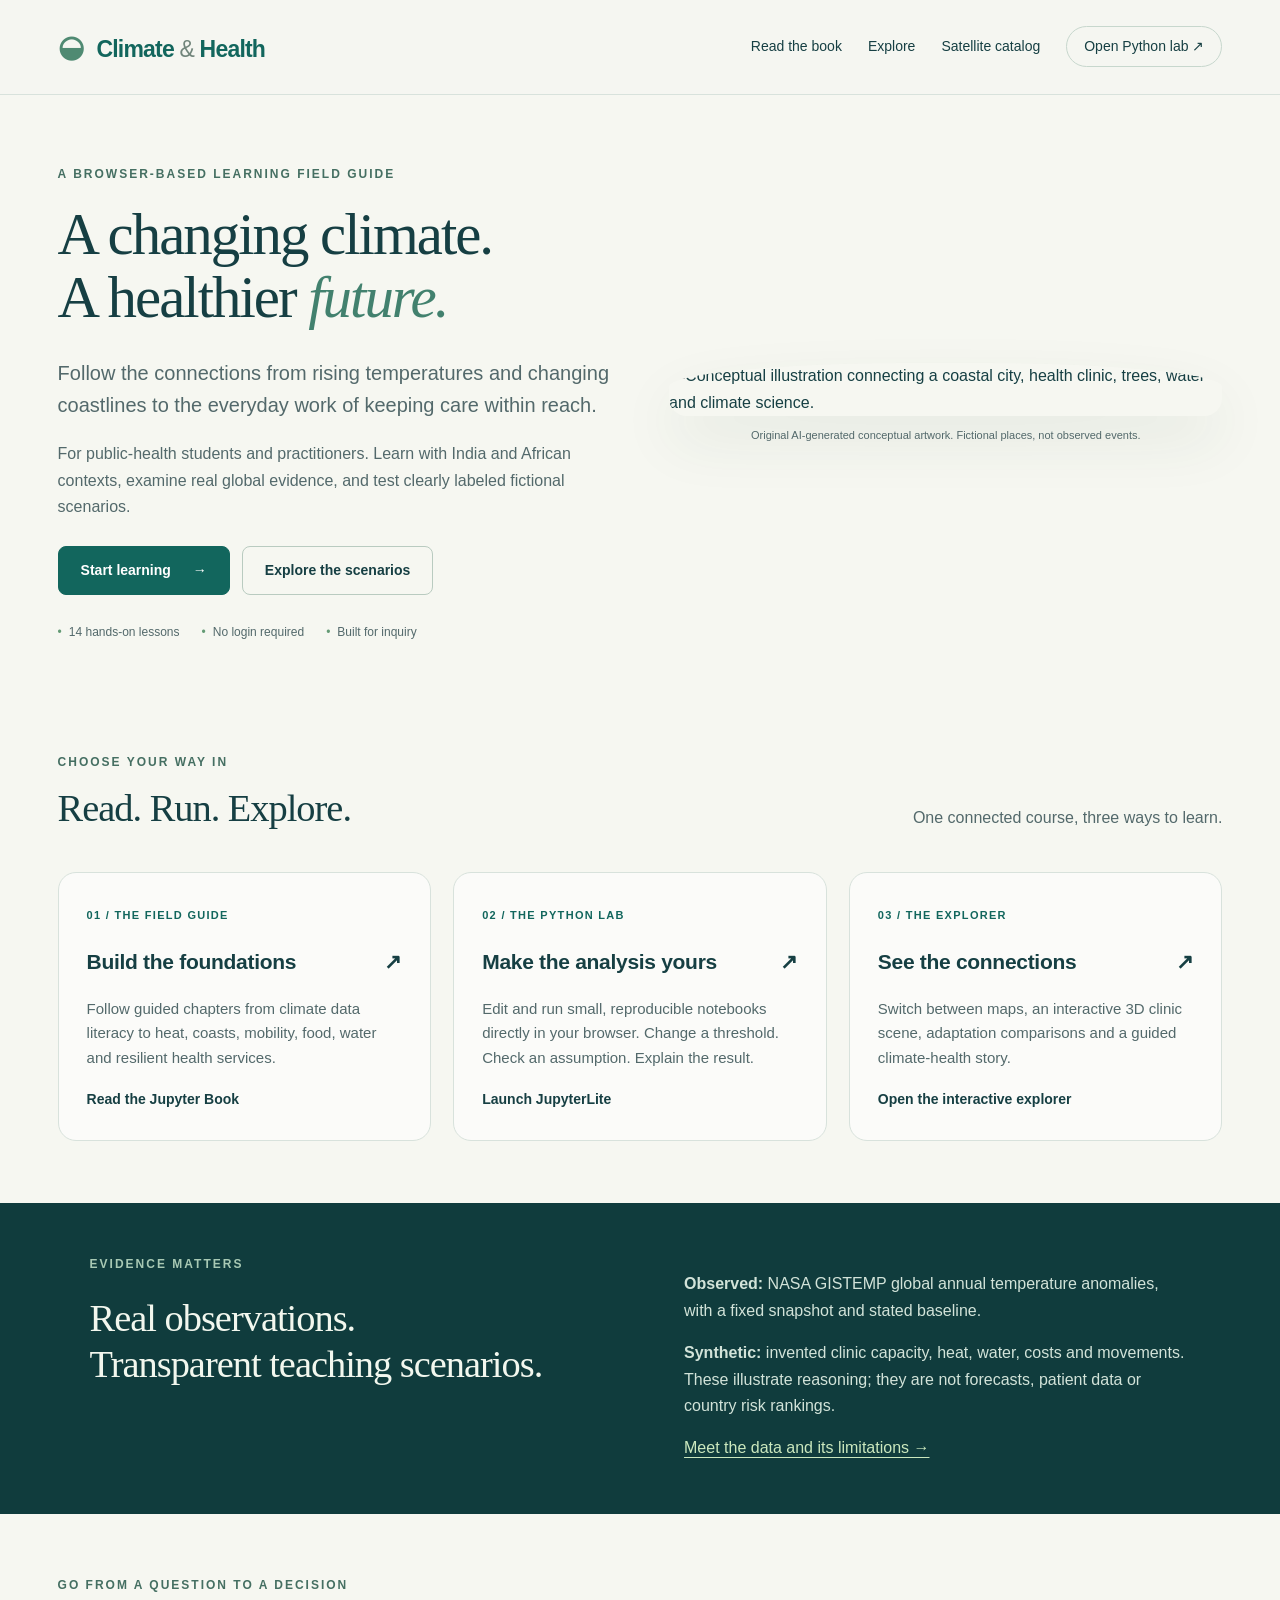
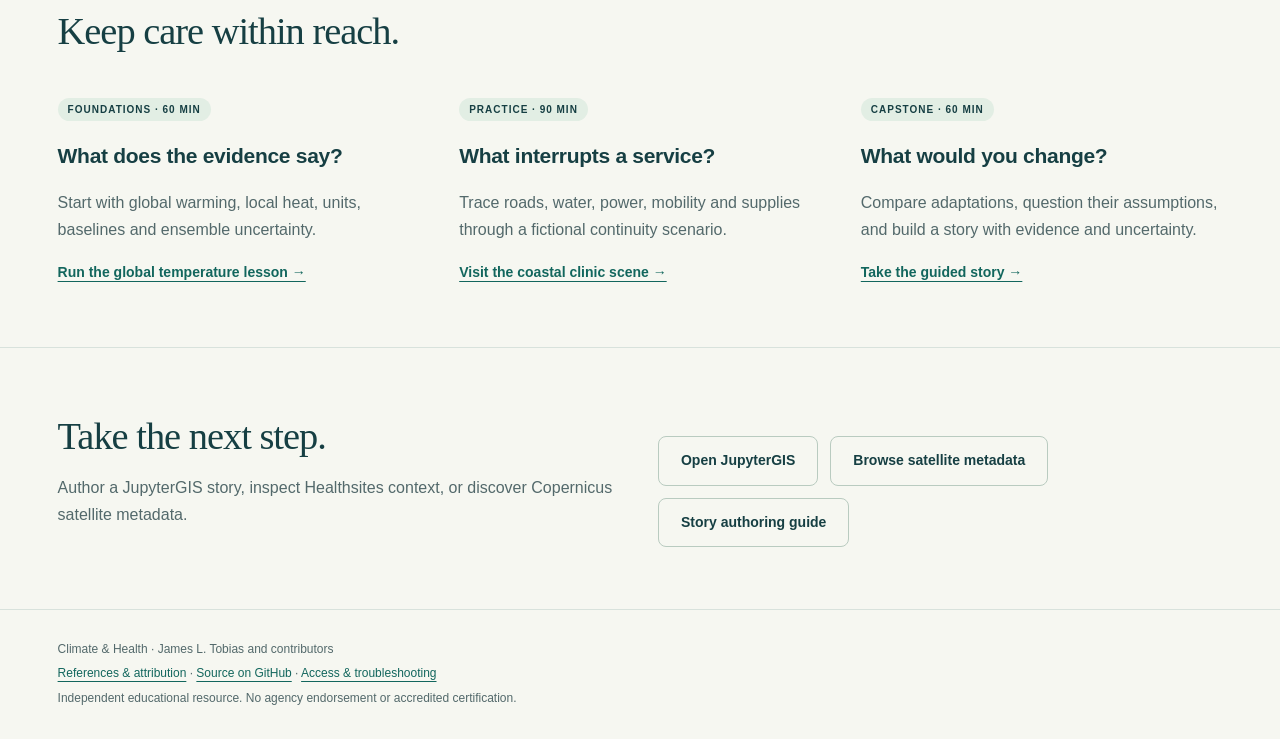
==== web/index.html @ 59b3978a "feat: build climate and health JupyterLite learning site" ====
<!doctype html>
<html lang="en"><head><meta charset="utf-8"><meta name="viewport" content="width=device-width,initial-scale=1"><meta name="description" content="Explore climate, health and continuity of care through a free book, browser Python and interactive maps."><title>Climate & Health — A field guide for a changing world</title><link rel="stylesheet" href="site.css"></head>
<body><a class="skip" href="#main">Skip to content</a><header class="topbar"><a class="brand" href="./"><span class="brandmark">◒</span> Climate <span>&</span> Health</a><nav aria-label="Main"><a href="book/">Read the book</a><a href="explore/">Explore</a><a href="stac/">Satellite catalog</a><a class="nav-button" href="lite/lab/index.html?path=notebooks/00_start_here.ipynb">Open Python lab ↗</a></nav></header>
<main id="main"><section class="hero"><div class="hero-copy"><p class="eyebrow">A browser-based learning field guide</p><h1>A changing climate.<br>A healthier <em>future.</em></h1><p class="lede">Follow the connections from rising temperatures and changing coastlines to the everyday work of keeping care within reach.</p><p>For public-health students and practitioners. Learn with India and African contexts, examine real global evidence, and test clearly labeled fictional scenarios.</p><div class="actions"><a class="button" href="book/">Start learning <span>→</span></a><a class="button secondary" href="explore/">Explore the scenarios</a></div><div class="hero-meta"><span>14 hands-on lessons</span><span>No login required</span><span>Built for inquiry</span></div></div><figure class="hero-art"><img src="assets/climate-health-splash.png" alt="Conceptual illustration connecting a coastal city, health clinic, trees, water and climate science." fetchpriority="high"><figcaption>Original AI-generated conceptual artwork. Fictional places, not observed events.</figcaption></figure></section>
<section class="section"><div class="section-heading"><div><p class="eyebrow">Choose your way in</p><h2>Read. Run. Explore.</h2></div><p>One connected course, three ways to learn.</p></div><div class="cards"><a class="card" href="book/"><span class="card-number">01 / THE FIELD GUIDE</span><h3>Build the foundations <span>↗</span></h3><p>Follow guided chapters from climate data literacy to heat, coasts, mobility, food, water and resilient health services.</p><span class="card-link">Read the Jupyter Book</span></a><a class="card" href="lite/lab/index.html?path=notebooks/00_start_here.ipynb"><span class="card-number">02 / THE PYTHON LAB</span><h3>Make the analysis yours <span>↗</span></h3><p>Edit and run small, reproducible notebooks directly in your browser. Change a threshold. Check an assumption. Explain the result.</p><span class="card-link">Launch JupyterLite</span></a><a class="card" href="explore/"><span class="card-number">03 / THE EXPLORER</span><h3>See the connections <span>↗</span></h3><p>Switch between maps, an interactive 3D clinic scene, adaptation comparisons and a guided climate-health story.</p><span class="card-link">Open the interactive explorer</span></a></div></section>
<section class="evidence-band"><div><p class="eyebrow">Evidence matters</p><h2>Real observations.<br>Transparent teaching scenarios.</h2></div><div><p><strong>Observed:</strong> NASA GISTEMP global annual temperature anomalies, with a fixed snapshot and stated baseline.</p><p><strong>Synthetic:</strong> invented clinic capacity, heat, water, costs and movements. These illustrate reasoning; they are not forecasts, patient data or country risk rankings.</p><a href="book/data-and-methods/">Meet the data and its limitations →</a></div></section>
<section class="section"><div class="section-heading"><div><p class="eyebrow">Go from a question to a decision</p><h2>Keep care within reach.</h2></div></div><div class="path-grid"><article><span class="pill">FOUNDATIONS · 60 MIN</span><h3>What does the evidence say?</h3><p>Start with global warming, local heat, units, baselines and ensemble uncertainty.</p><a href="lite/lab/index.html?path=notebooks/01_global_temperature.ipynb">Run the global temperature lesson →</a></article><article><span class="pill">PRACTICE · 90 MIN</span><h3>What interrupts a service?</h3><p>Trace roads, water, power, mobility and supplies through a fictional continuity scenario.</p><a href="explore/?view=scene&case=beira">Visit the coastal clinic scene →</a></article><article><span class="pill">CAPSTONE · 60 MIN</span><h3>What would you change?</h3><p>Compare adaptations, question their assumptions, and build a story with evidence and uncertainty.</p><a href="explore/?view=tour">Take the guided story →</a></article></div></section>
<section class="section tools-section"><div><h2>Take the next step.</h2><p>Author a JupyterGIS story, inspect Healthsites context, or discover Copernicus satellite metadata.</p></div><div class="actions"><a class="button secondary" href="lite/lab/index.html?path=projects/climate-health.jGIS">Open JupyterGIS</a><a class="button secondary" href="stac/">Browse satellite metadata</a><a class="button secondary" href="book/story-authoring/">Story authoring guide</a></div></section></main>
<footer><p>Climate & Health · James L. Tobias and contributors</p><p><a href="book/references/">References & attribution</a> · <a href="https://github.com/jltobias/JupyterLite-Climate-and-Health">Source on GitHub</a> · <a href="book/start/">Access & troubleshooting</a></p><p>Independent educational resource. No agency endorsement or accredited certification.</p></footer></body></html>
---- web/site.css ----
[hidden]{display:none!important}
:root{--ink:#163f43;--muted:#53696b;--teal:#12665d;--dark:#103c3d;--paper:#f6f7f1;--line:#d8e2dc;--mint:#e2eee4;--gold:#d8a758;--white:#fff;--radius:18px}*{box-sizing:border-box}body{margin:0;background:var(--paper);color:var(--ink);font-family:Inter,"Segoe UI",Arial,sans-serif;font-size:16px;line-height:1.65}a{color:var(--teal);text-underline-offset:4px}button,input,select{font:inherit}button,a,input,select,summary{touch-action:manipulation}button{cursor:pointer}a:focus-visible,button:focus-visible,input:focus-visible,select:focus-visible,summary:focus-visible{outline:3px solid #bd7511;outline-offset:4px}.skip{position:absolute;left:8px;top:-100px;z-index:100;background:white;padding:10px}.skip:focus{top:8px}.topbar{padding:22px 4.5%;border-bottom:1px solid var(--line);display:flex;align-items:center;justify-content:space-between;gap:24px;background:#f6f7f1ed}.brand{text-decoration:none;font-size:23px;font-weight:750;white-space:nowrap;letter-spacing:-.8px}.brand span:not(.brandmark){font-weight:400;color:#71857b}.brandmark{font-size:30px;margin-right:8px;color:#4f8a72}.topbar nav{display:flex;align-items:center;gap:26px;font-size:14px}.topbar nav a{text-decoration:none;color:var(--ink)}.nav-button{border:1px solid #c7d7cd;padding:8px 17px;border-radius:24px}.hero{display:grid;grid-template-columns:1fr 1fr;gap:5%;padding:70px 4.5% 48px;max-width:1600px;margin:auto}.hero-copy{align-self:center;max-width:690px}.eyebrow{font-size:12px;font-weight:750;letter-spacing:2px;text-transform:uppercase;color:#456f62;margin:0 0 20px}h1{font-family:Georgia,serif;font-size:clamp(44px,4.6vw,76px);line-height:1.06;letter-spacing:-2px;font-weight:400;margin:0 0 28px}h1 em{color:#42816e;font-weight:400}h2{font-family:Georgia,serif;font-weight:400;line-height:1.2;font-size:clamp(30px,3vw,44px);letter-spacing:-1px;margin:0 0 16px}h3{font-size:21px;line-height:1.3;letter-spacing:-.3px}.lede{font-size:20px;line-height:1.6;max-width:600px}.hero-copy>p:not(.eyebrow){color:var(--muted)}.actions{display:flex;gap:12px;flex-wrap:wrap;margin-top:26px}.button{display:inline-flex;align-items:center;justify-content:center;gap:22px;text-decoration:none;border-radius:8px;padding:12px 22px;border:1px solid var(--teal);background:var(--teal);color:white;font-weight:650;font-size:14px}.button.secondary{color:var(--ink);background:transparent;border-color:#b9cbc0}.button:hover{filter:brightness(.94)}.hero-meta{display:flex;gap:22px;margin-top:28px;font-size:12px;color:var(--muted)}.hero-meta span:before{content:'•';color:#649b75;margin-right:7px}.hero-art{margin:0;align-self:center}.hero-art img{width:100%;aspect-ratio:1.15;object-fit:cover;border-radius:45% 45% 18px 18px;box-shadow:0 24px 60px #234b3514}.hero-art figcaption{font-size:11px;color:var(--muted);text-align:center;margin-top:10px}.section{max-width:1600px;margin:auto;padding:62px 4.5%}.section-heading{display:flex;justify-content:space-between;align-items:end;margin-bottom:25px;gap:24px}.section-heading .eyebrow{margin-bottom:12px}.section-heading>p{color:var(--muted)}.cards{display:grid;grid-template-columns:repeat(3,1fr);gap:22px}.card{border:1px solid var(--line);border-radius:var(--radius);background:#fff9;padding:28px;text-decoration:none;color:var(--ink);transition:transform .2s,box-shadow .2s}.card:hover{transform:translateY(-4px);box-shadow:0 10px 20px #163f4310}.card-number{font-size:11px;letter-spacing:1.3px;font-weight:700;color:var(--teal)}.card h3{display:flex;justify-content:space-between}.card p{color:var(--muted);font-size:15px}.card-link{font-weight:650;font-size:14px}.evidence-band{background:var(--dark);color:#f2f7ee;padding:52px 7%;display:grid;grid-template-columns:1fr 1fr;gap:8%}.evidence-band .eyebrow{color:#a8c9b4}.evidence-band p{color:#d2e3d9}.evidence-band a{color:#cbe8be}.path-grid{display:grid;grid-template-columns:repeat(3,1fr);gap:40px}.path-grid p{color:var(--muted)}.path-grid a{font-size:14px;font-weight:650}.pill{border-radius:20px;background:var(--mint);padding:6px 10px;font-size:10px;font-weight:700;letter-spacing:1px}.tools-section{border-top:1px solid var(--line);display:flex;justify-content:space-between;align-items:center;gap:30px}.tools-section p{max-width:600px;color:var(--muted)}footer{border-top:1px solid var(--line);padding:25px 4.5%;font-size:12px;color:var(--muted)}footer p{margin:5px 0}.explore-head{padding:28px 3% 16px;display:flex;justify-content:space-between;align-items:end;gap:20px}.explore-head h1{font-size:38px;letter-spacing:-1px;margin:0}.explore-head p{font-size:14px;max-width:620px;margin:10px 0}.tag{display:inline-block;background:#f3e1ba;color:#634415;padding:4px 10px;border-radius:5px;font-size:11px;font-weight:750;letter-spacing:.5px}.workspace{display:grid;grid-template-columns:285px minmax(0,1fr);gap:22px;padding:0 3% 35px}.controls{border:1px solid var(--line);background:white;border-radius:14px;padding:22px;align-self:start}.controls h2{font-family:inherit;font-size:19px;font-weight:650;letter-spacing:0}.control{margin:20px 0}.control label{display:block;font-size:13px;font-weight:650;margin-bottom:6px}.control select{width:100%;padding:9px;border-radius:6px;border:1px solid #bdcfc3;color:var(--ink);background:#fbfcf8}.control input[type=range]{width:100%;accent-color:var(--teal)}.control output{float:right;color:var(--teal)}.hint{font-size:12px;color:var(--muted);line-height:1.5}.controls button{width:100%;margin:6px 0}.view-panel{min-width:0}.tabs{display:flex;gap:5px;flex-wrap:wrap;margin-bottom:14px}.tabs button{padding:10px 17px;background:transparent;border:1px solid var(--line);border-radius:24px;font-size:13px;color:var(--ink)}.tabs button[aria-selected=true]{background:var(--teal);color:white;border-color:var(--teal)}.metrics{display:grid;grid-template-columns:repeat(4,1fr);gap:12px;margin-bottom:15px}.metric{padding:14px 17px;background:#fff;border:1px solid var(--line);border-radius:11px}.metric .value{display:block;font-size:27px;line-height:1.2;font-weight:700}.metric .label{font-size:11px;color:var(--muted)}.visual{background:white;border:1px solid var(--line);border-radius:14px;overflow:hidden;position:relative}.visual-title{padding:16px 20px;border-bottom:1px solid var(--line);display:flex;justify-content:space-between;align-items:center;gap:15px}.visual-title h2{font-family:inherit;font-weight:650;font-size:17px;letter-spacing:0;margin:0}.visual-title span{font-size:11px;color:var(--muted)}#map,#plot{width:100%;height:490px}#map{display:block;background:#eaf1f1}#plot[hidden],#map[hidden]{display:none}.legend{padding:11px 20px;display:flex;gap:20px;font-size:12px;flex-wrap:wrap;background:#f7faf7}.legend i{width:11px;height:11px;display:inline-block;border-radius:50%;margin-right:6px}.explanation{padding:17px 20px;border-top:1px solid var(--line);font-size:13px;background:#fafbf8}.explanation p{margin:5px 0}#view-status{margin:12px 0;font-size:12px;color:var(--muted)}.table-wrap{overflow:auto;margin-top:20px;border:1px solid var(--line);border-radius:12px;background:white}table{border-collapse:collapse;width:100%;font-size:13px;text-align:left}th,td{padding:12px;border-bottom:1px solid var(--line);white-space:nowrap}th{background:#e9f0e9;font-weight:650}caption{text-align:left;padding:14px;font-weight:650}tr.selected{background:#eef5e8}.tour-box{background:#e7efdf;border-radius:12px;padding:22px;margin:15px 0}.tour-box h3{margin:5px 0}.tour-actions{display:flex;gap:10px;margin-top:15px}.tour-actions button{border:1px solid #9eb795;border-radius:6px;padding:8px 15px;background:white}.compare{padding:24px}.compare-row{display:grid;grid-template-columns:220px 1fr 70px;gap:12px;align-items:center;margin:18px 0;font-size:13px}.bar{background:#dce9de;height:25px;border-radius:3px;overflow:hidden}.bar span{display:block;height:100%;background:var(--teal);min-width:1px}.quiz{padding:22px;border:1px solid var(--line);border-radius:12px;margin-top:20px;background:white}.quiz h3{margin-top:0}.quiz label{display:block;padding:6px 0;font-size:14px}.quiz button{margin-top:12px}.quiz-feedback{padding:10px 0;font-size:13px}details{margin-top:18px;font-size:13px}summary{cursor:pointer;font-weight:650}.error{color:#923821;font-weight:600}svg text{font-family:"Segoe UI",Arial,sans-serif}svg [role=button]{cursor:pointer}svg [role=button]:focus{outline:3px solid #ab6b00}.note{padding:14px 18px;border-left:3px solid #c99842;background:#f6eddb;font-size:13px}.map-controls{display:flex;gap:6px;padding:8px 20px;background:#f7faf7}.map-controls button{background:white;border:1px solid #adbfba;border-radius:5px;padding:4px 12px}.flashcard{background:#f0f5ec;border:1px solid #d4e0ce;border-radius:8px;padding:12px;margin-bottom:15px}.flashcard summary{font-weight:600}
@media(max-width:1050px){.topbar{align-items:flex-start;flex-direction:column;gap:12px}.topbar nav{gap:18px}.hero{padding-top:38px}.hero-meta{gap:10px;flex-wrap:wrap}.metrics{grid-template-columns:repeat(2,1fr)}.workspace{grid-template-columns:245px minmax(0,1fr)}.tools-section{display:block}}@media(max-width:750px){.topbar nav{flex-wrap:wrap;font-size:12px;gap:12px}.brand{font-size:21px}.hero{grid-template-columns:1fr;padding:35px 6%}.hero-art{margin-top:18px}.hero-art img{max-height:400px;object-position:center}.hero-copy{max-width:none}h1{font-size:49px}.hero-meta{font-size:11px}.cards,.path-grid,.evidence-band{grid-template-columns:1fr}.evidence-band{padding:35px 6%;gap:20px}.section{padding:38px 6%}.section-heading{display:block}.cards{gap:14px}.path-grid{gap:30px}.workspace{display:block;padding:0 4% 25px}.controls{margin-bottom:18px;display:grid;grid-template-columns:1fr 1fr;gap:0 18px}.controls h2,.controls>.hint,.controls>details{grid-column:1/-1}.controls .control{margin:9px 0}.explore-head{display:block;padding:25px 4% 15px}.explore-head h1{font-size:34px}.metrics{gap:8px}.metric{padding:12px}.visual-title{align-items:start;flex-direction:column;gap:3px}#map,#plot{height:370px}.compare-row{grid-template-columns:130px 1fr 50px;font-size:11px}.tabs button{padding:8px 12px}.section-heading>p{margin-bottom:0}.tools-section .actions{margin-top:16px}}@media(prefers-reduced-motion:reduce){*{transition:none!important;scroll-behavior:auto!important}}

button:disabled,select:disabled,input:disabled{opacity:.55;cursor:not-allowed}
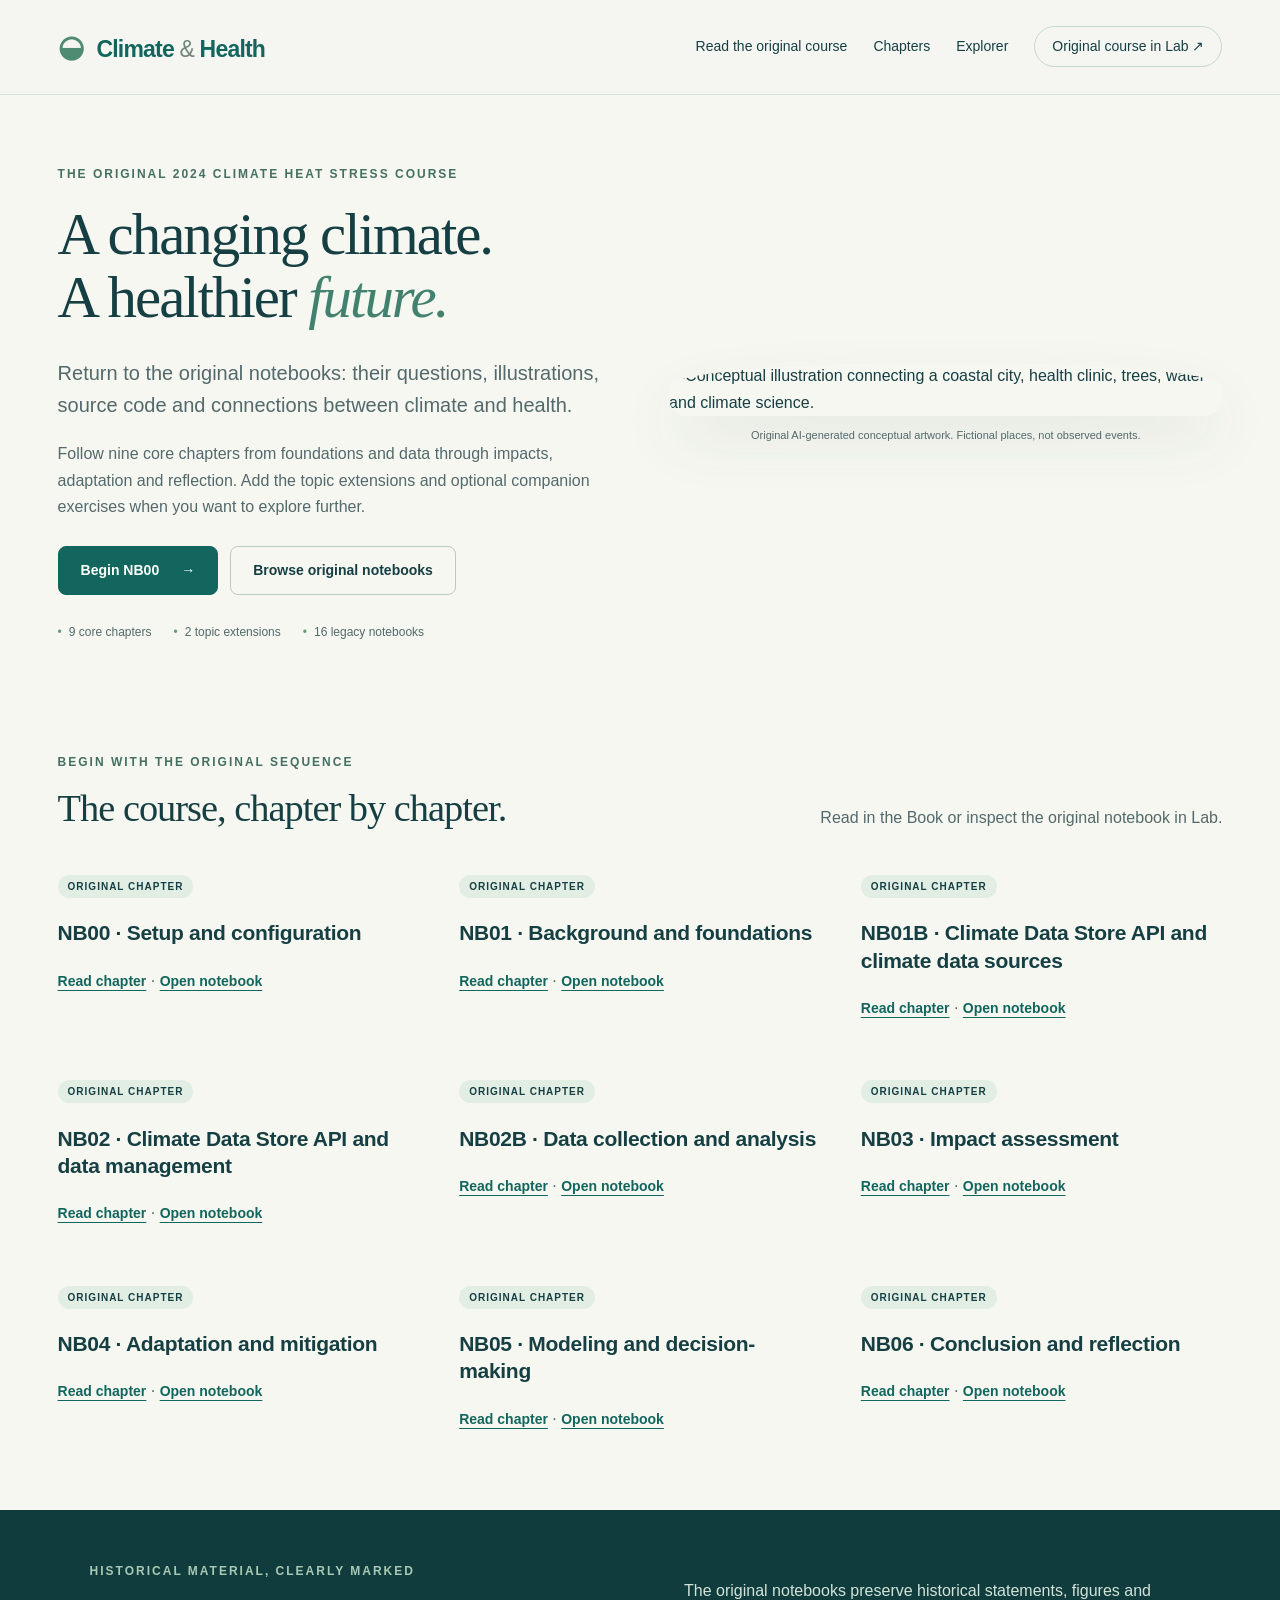
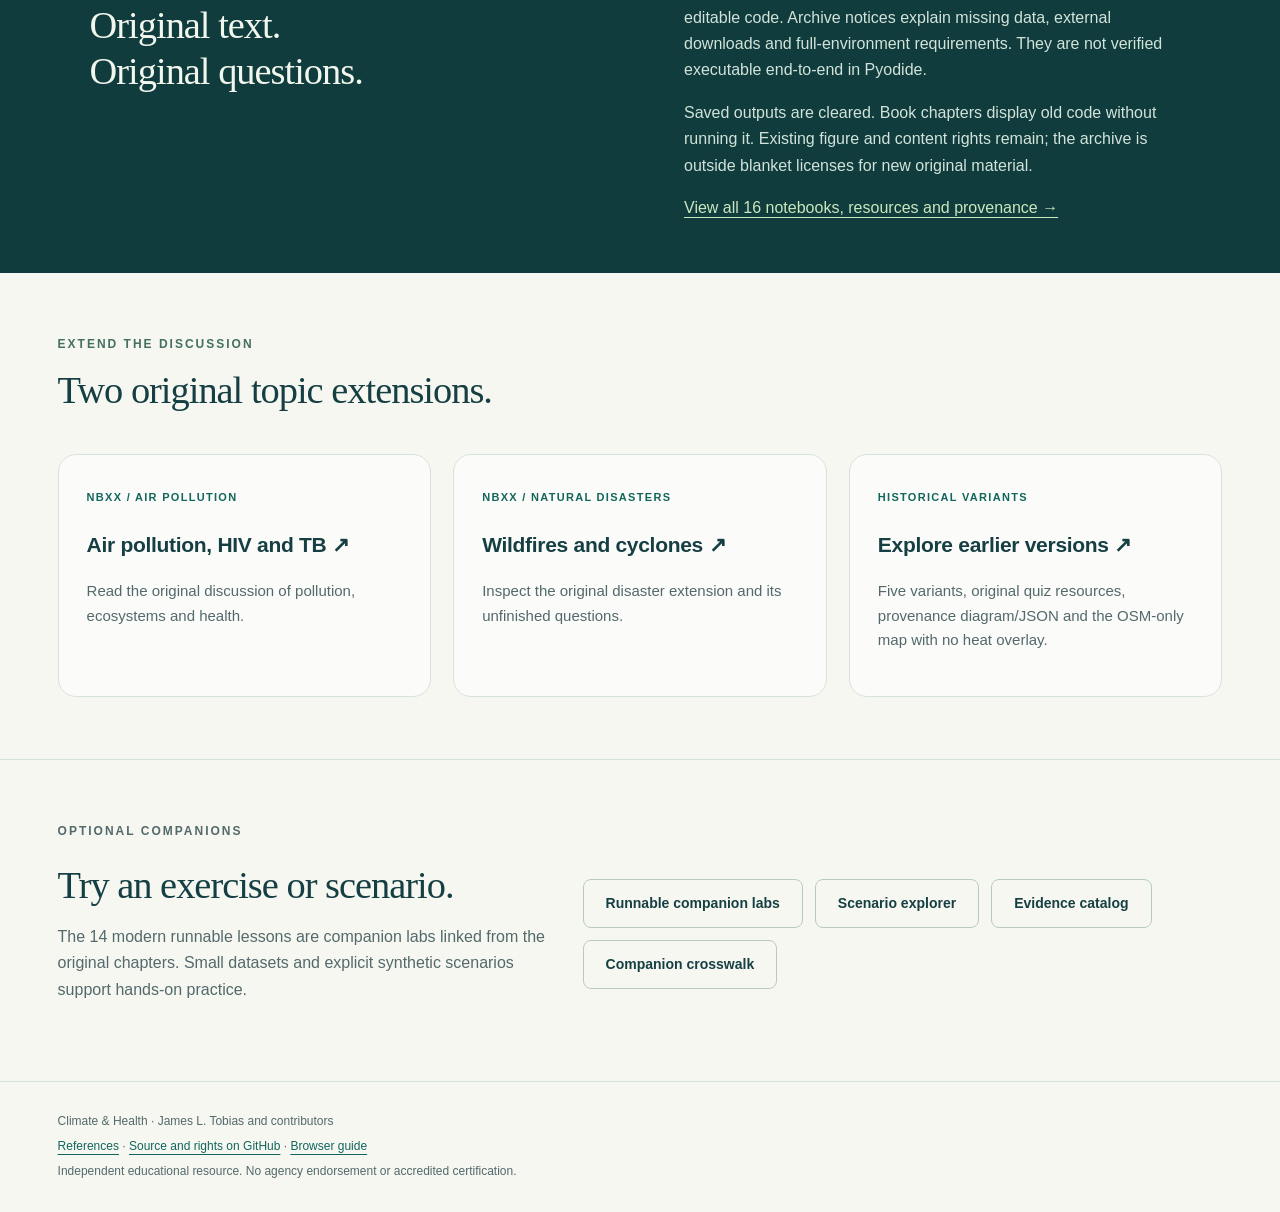
==== commit 248f9860: "feat: center climate health course on original notebooks" ====
--- a/web/index.html
+++ b/web/index.html
@@ -1,9 +1,9 @@
 <!doctype html>
-<html lang="en"><head><meta charset="utf-8"><meta name="viewport" content="width=device-width,initial-scale=1"><meta name="description" content="Explore climate, health and continuity of care through a free book, browser Python and interactive maps."><title>Climate & Health — A field guide for a changing world</title><link rel="stylesheet" href="site.css"></head>
-<body><a class="skip" href="#main">Skip to content</a><header class="topbar"><a class="brand" href="./"><span class="brandmark">◒</span> Climate <span>&</span> Health</a><nav aria-label="Main"><a href="book/">Read the book</a><a href="explore/">Explore</a><a href="stac/">Satellite catalog</a><a class="nav-button" href="lite/lab/index.html?path=notebooks/00_start_here.ipynb">Open Python lab ↗</a></nav></header>
-<main id="main"><section class="hero"><div class="hero-copy"><p class="eyebrow">A browser-based learning field guide</p><h1>A changing climate.<br>A healthier <em>future.</em></h1><p class="lede">Follow the connections from rising temperatures and changing coastlines to the everyday work of keeping care within reach.</p><p>For public-health students and practitioners. Learn with India and African contexts, examine real global evidence, and test clearly labeled fictional scenarios.</p><div class="actions"><a class="button" href="book/">Start learning <span>→</span></a><a class="button secondary" href="explore/">Explore the scenarios</a></div><div class="hero-meta"><span>14 hands-on lessons</span><span>No login required</span><span>Built for inquiry</span></div></div><figure class="hero-art"><img src="assets/climate-health-splash.png" alt="Conceptual illustration connecting a coastal city, health clinic, trees, water and climate science." fetchpriority="high"><figcaption>Original AI-generated conceptual artwork. Fictional places, not observed events.</figcaption></figure></section>
-<section class="section"><div class="section-heading"><div><p class="eyebrow">Choose your way in</p><h2>Read. Run. Explore.</h2></div><p>One connected course, three ways to learn.</p></div><div class="cards"><a class="card" href="book/"><span class="card-number">01 / THE FIELD GUIDE</span><h3>Build the foundations <span>↗</span></h3><p>Follow guided chapters from climate data literacy to heat, coasts, mobility, food, water and resilient health services.</p><span class="card-link">Read the Jupyter Book</span></a><a class="card" href="lite/lab/index.html?path=notebooks/00_start_here.ipynb"><span class="card-number">02 / THE PYTHON LAB</span><h3>Make the analysis yours <span>↗</span></h3><p>Edit and run small, reproducible notebooks directly in your browser. Change a threshold. Check an assumption. Explain the result.</p><span class="card-link">Launch JupyterLite</span></a><a class="card" href="explore/"><span class="card-number">03 / THE EXPLORER</span><h3>See the connections <span>↗</span></h3><p>Switch between maps, an interactive 3D clinic scene, adaptation comparisons and a guided climate-health story.</p><span class="card-link">Open the interactive explorer</span></a></div></section>
-<section class="evidence-band"><div><p class="eyebrow">Evidence matters</p><h2>Real observations.<br>Transparent teaching scenarios.</h2></div><div><p><strong>Observed:</strong> NASA GISTEMP global annual temperature anomalies, with a fixed snapshot and stated baseline.</p><p><strong>Synthetic:</strong> invented clinic capacity, heat, water, costs and movements. These illustrate reasoning; they are not forecasts, patient data or country risk rankings.</p><a href="book/data-and-methods/">Meet the data and its limitations →</a></div></section>
-<section class="section"><div class="section-heading"><div><p class="eyebrow">Go from a question to a decision</p><h2>Keep care within reach.</h2></div></div><div class="path-grid"><article><span class="pill">FOUNDATIONS · 60 MIN</span><h3>What does the evidence say?</h3><p>Start with global warming, local heat, units, baselines and ensemble uncertainty.</p><a href="lite/lab/index.html?path=notebooks/01_global_temperature.ipynb">Run the global temperature lesson →</a></article><article><span class="pill">PRACTICE · 90 MIN</span><h3>What interrupts a service?</h3><p>Trace roads, water, power, mobility and supplies through a fictional continuity scenario.</p><a href="explore/?view=scene&case=beira">Visit the coastal clinic scene →</a></article><article><span class="pill">CAPSTONE · 60 MIN</span><h3>What would you change?</h3><p>Compare adaptations, question their assumptions, and build a story with evidence and uncertainty.</p><a href="explore/?view=tour">Take the guided story →</a></article></div></section>
-<section class="section tools-section"><div><h2>Take the next step.</h2><p>Author a JupyterGIS story, inspect Healthsites context, or discover Copernicus satellite metadata.</p></div><div class="actions"><a class="button secondary" href="lite/lab/index.html?path=projects/climate-health.jGIS">Open JupyterGIS</a><a class="button secondary" href="stac/">Browse satellite metadata</a><a class="button secondary" href="book/story-authoring/">Story authoring guide</a></div></section></main>
-<footer><p>Climate & Health · James L. Tobias and contributors</p><p><a href="book/references/">References & attribution</a> · <a href="https://github.com/jltobias/JupyterLite-Climate-and-Health">Source on GitHub</a> · <a href="book/start/">Access & troubleshooting</a></p><p>Independent educational resource. No agency endorsement or accredited certification.</p></footer></body></html>
+<html lang="en"><head><meta charset="utf-8"><meta name="viewport" content="width=device-width,initial-scale=1"><meta name="description" content="Explore the original 2024 Climate Heat Stress course with preserved notebooks, a reading edition and optional runnable companion labs."><title>Climate &amp; Health — The original course</title><link rel="stylesheet" href="site.css"></head>
+<body><a class="skip" href="#main">Skip to content</a><header class="topbar"><a class="brand" href="./"><span class="brandmark">◒</span> Climate <span>&amp;</span> Health</a><nav aria-label="Main"><a href="book/">Read the original course</a><a href="#course">Chapters</a><a href="explore/">Explorer</a><a class="nav-button" href="lite/lab/index.html?path=legacy/index.ipynb">Original course in Lab ↗</a></nav></header>
+<main id="main"><section class="hero"><div class="hero-copy"><p class="eyebrow">The original 2024 Climate Heat Stress course</p><h1>A changing climate.<br>A healthier <em>future.</em></h1><p class="lede">Return to the original notebooks: their questions, illustrations, source code and connections between climate and health.</p><p>Follow nine core chapters from foundations and data through impacts, adaptation and reflection. Add the topic extensions and optional companion exercises when you want to explore further.</p><div class="actions"><a class="button" href="book/legacy/nb00-setup/">Begin NB00 <span>→</span></a><a class="button secondary" href="lite/lab/index.html?path=legacy/index.ipynb">Browse original notebooks</a></div><div class="hero-meta"><span>9 core chapters</span><span>2 topic extensions</span><span>16 legacy notebooks</span></div></div><figure class="hero-art"><img src="assets/climate-health-splash.png" alt="Conceptual illustration connecting a coastal city, health clinic, trees, water and climate science." fetchpriority="high"><figcaption>Original AI-generated conceptual artwork. Fictional places, not observed events.</figcaption></figure></section>
+<section class="section" id="course"><div class="section-heading"><div><p class="eyebrow">Begin with the original sequence</p><h2>The course, chapter by chapter.</h2></div><p>Read in the Book or inspect the original notebook in Lab.</p></div><div class="path-grid"><article><span class="pill">ORIGINAL CHAPTER</span><h3>NB00 · Setup and configuration</h3><p><a href="book/legacy/nb00-setup/">Read chapter</a> · <a href="lite/lab/index.html?path=legacy/NB00-Setup-and-Configuration-checkpoint.ipynb">Open notebook</a></p></article><article><span class="pill">ORIGINAL CHAPTER</span><h3>NB01 · Background and foundations</h3><p><a href="book/legacy/nb01-foundations/">Read chapter</a> · <a href="lite/lab/index.html?path=legacy/NB01-Background-Foundation-for-Global-Heat-Stress-checkpoint.ipynb">Open notebook</a></p></article><article><span class="pill">ORIGINAL CHAPTER</span><h3>NB01B · Climate Data Store API and climate data sources</h3><p><a href="book/legacy/nb01b-data-sources/">Read chapter</a> · <a href="lite/lab/index.html?path=legacy/NB01B-Introduction-Climate-Data-Store-API-and-Climate-Data-Source-ipynb-checkpoint.ipynb">Open notebook</a></p></article><article><span class="pill">ORIGINAL CHAPTER</span><h3>NB02 · Climate Data Store API and data management</h3><p><a href="book/legacy/nb02-data-management/">Read chapter</a> · <a href="lite/lab/index.html?path=legacy/NB02-Introduction-to-Climate-Data-Store-API-and-Climate-Data-Management-checkpoint.ipynb">Open notebook</a></p></article><article><span class="pill">ORIGINAL CHAPTER</span><h3>NB02B · Data collection and analysis</h3><p><a href="book/legacy/nb02b-data-analysis/">Read chapter</a> · <a href="lite/lab/index.html?path=legacy/NB02B-Data-Collection-and-Analysis-checkpoint.ipynb">Open notebook</a></p></article><article><span class="pill">ORIGINAL CHAPTER</span><h3>NB03 · Impact assessment</h3><p><a href="book/legacy/nb03-impact/">Read chapter</a> · <a href="lite/lab/index.html?path=legacy/NB03-Impact-Assessment-checkpoint.ipynb">Open notebook</a></p></article><article><span class="pill">ORIGINAL CHAPTER</span><h3>NB04 · Adaptation and mitigation</h3><p><a href="book/legacy/nb04-adaptation/">Read chapter</a> · <a href="lite/lab/index.html?path=legacy/NB04-Adaptation-and-Mitigation-Strategies-checkpoint.ipynb">Open notebook</a></p></article><article><span class="pill">ORIGINAL CHAPTER</span><h3>NB05 · Modeling and decision-making</h3><p><a href="book/legacy/nb05-modeling/">Read chapter</a> · <a href="lite/lab/index.html?path=legacy/NB05-Modeling-Simulation-and-Decision-Making-checkpoint.ipynb">Open notebook</a></p></article><article><span class="pill">ORIGINAL CHAPTER</span><h3>NB06 · Conclusion and reflection</h3><p><a href="book/legacy/nb06-reflection/">Read chapter</a> · <a href="lite/lab/index.html?path=legacy/NB06-Conclusion-and-Reflection-checkpoint.ipynb">Open notebook</a></p></article></div></section>
+<section class="evidence-band"><div><p class="eyebrow">Historical material, clearly marked</p><h2>Original text.<br>Original questions.</h2></div><div><p>The original notebooks preserve historical statements, figures and editable code. Archive notices explain missing data, external downloads and full-environment requirements. They are not verified executable end-to-end in Pyodide.</p><p>Saved outputs are cleared. Book chapters display old code without running it. Existing figure and content rights remain; the archive is outside blanket licenses for new original material.</p><a href="book/legacy/">View all 16 notebooks, resources and provenance →</a></div></section>
+<section class="section"><div class="section-heading"><div><p class="eyebrow">Extend the discussion</p><h2>Two original topic extensions.</h2></div></div><div class="cards"><a class="card" href="book/legacy/nbxx-air-pollution/"><span class="card-number">NBXX / AIR POLLUTION</span><h3>Air pollution, HIV and TB ↗</h3><p>Read the original discussion of pollution, ecosystems and health.</p></a><a class="card" href="book/legacy/nbxx-disasters/"><span class="card-number">NBXX / NATURAL DISASTERS</span><h3>Wildfires and cyclones ↗</h3><p>Inspect the original disaster extension and its unfinished questions.</p></a><a class="card" href="book/legacy/"><span class="card-number">HISTORICAL VARIANTS</span><h3>Explore earlier versions ↗</h3><p>Five variants, original quiz resources, provenance diagram/JSON and the OSM-only map with no heat overlay.</p></a></div></section>
+<section class="section tools-section"><div><p class="eyebrow">Optional companions</p><h2>Try an exercise or scenario.</h2><p>The 14 modern runnable lessons are companion labs linked from the original chapters. Small datasets and explicit synthetic scenarios support hands-on practice.</p></div><div class="actions"><a class="button secondary" href="lite/lab/index.html?path=notebooks/00_start_here.ipynb">Runnable companion labs</a><a class="button secondary" href="explore/">Scenario explorer</a><a class="button secondary" href="stac/">Evidence catalog</a><a class="button secondary" href="book/migration/">Companion crosswalk</a></div></section></main>
+<footer><p>Climate &amp; Health · James L. Tobias and contributors</p><p><a href="book/references/">References</a> · <a href="https://github.com/jltobias/JupyterLite-Climate-and-Health">Source and rights on GitHub</a> · <a href="book/start/">Browser guide</a></p><p>Independent educational resource. No agency endorsement or accredited certification.</p></footer></body></html>
